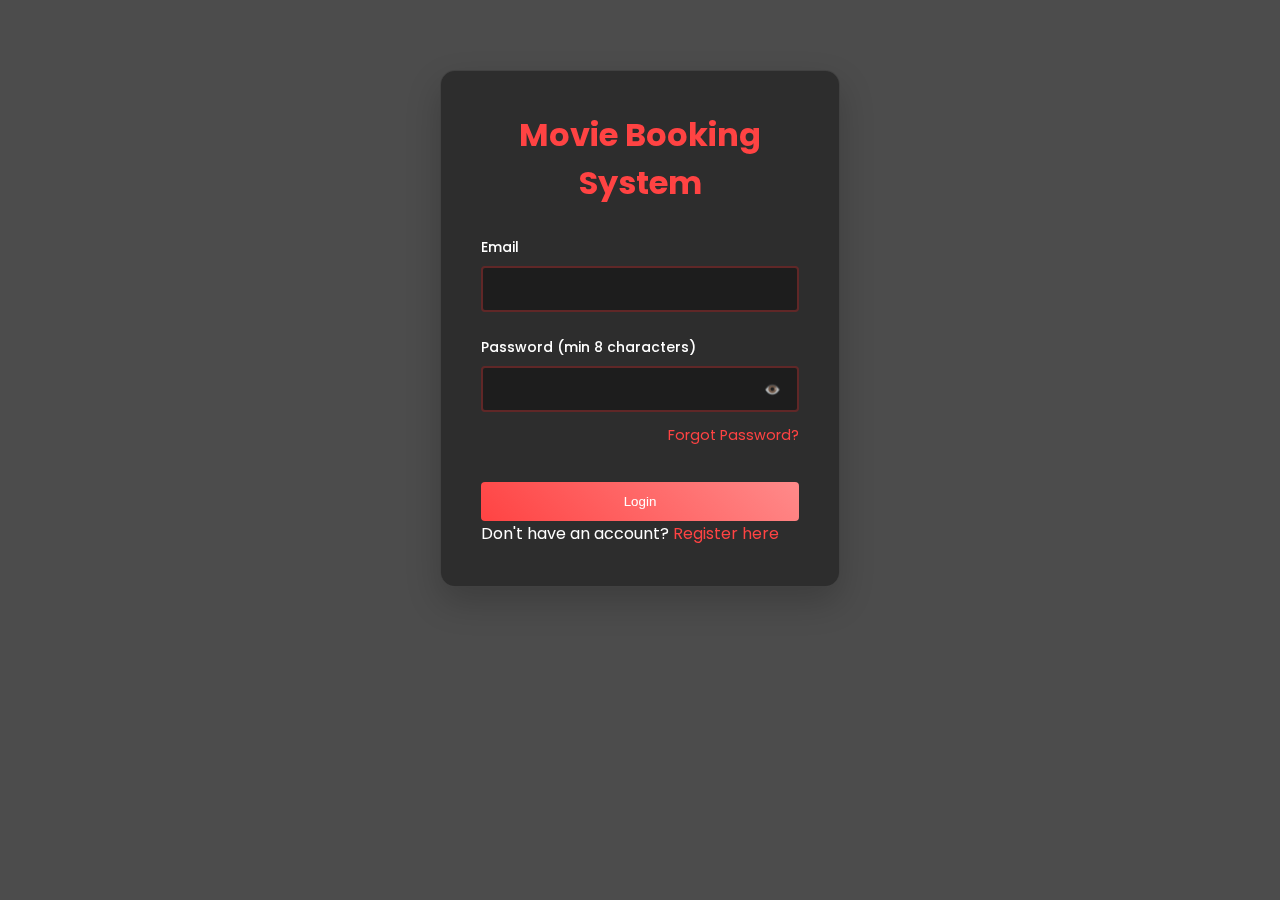
==== index.html @ d2211fdd "crazy kia re" ====
<!DOCTYPE html>
<html lang="en">
<head>
    <meta charset="UTF-8">
    <meta name="viewport" content="width=device-width, initial-scale=1.0">
    <title>Movie Booking System - Login</title>
    <link rel="stylesheet" href="css/style.css">
    <link rel="stylesheet" href="css/login.css">
    <style>
        body {
            background: linear-gradient(rgba(0,0,0,0.7), rgba(0,0,0,0.7)),
                        url('https://assets.nflxext.com/ffe/siteui/vlv3/9c5457b8-9ab0-4a04-9fc1-e608d5670f1a/710d74e0-7158-408e-8d9b-23c219dee5df/IN-en-20210719-popsignuptwoweeks-perspective_alpha_website_small.jpg');
            background-size: cover;
            background-position: center;
            min-height: 100vh;
        }
    </style>
</head>
<body>
    <div class="container">
        <div class="form-container">
            <h1 class="login-title">Movie Booking System</h1>
            <form id="loginForm" onsubmit="return login(event)">
                <div class="form-group">
                    <label for="email">Email</label>
                    <input type="email" id="email" required 
                           pattern="[a-z0-9._%+-]+@[a-z0-9.-]+\.[a-z]{2,}$"
                           oninvalid="this.setCustomValidity('Please enter a valid email address')"
                           onchange="this.setCustomValidity('')"
                           oninput="this.setCustomValidity('')">
                    <span class="validation-message"></span>
                </div>
                <div class="form-group">
                    <label for="password">Password (min 8 characters)</label>
                    <div style="position: relative;">
                        <input type="password" id="password" required 
                               pattern="^(?=.*[a-z])(?=.*[A-Z])(?=.*\d)(?=.*[!@#$%^&*])[A-Za-z\d!@#$%^&*]{8,}$"
                               oninvalid="this.setCustomValidity('Password must contain at least 8 characters, one uppercase letter, one lowercase letter, one number and one special character (!@#$%^&*)')"
                               onchange="this.setCustomValidity('')"
                               oninput="this.setCustomValidity('')">
                        <button type="button" class="password-toggle" onclick="togglePassword('password')">
                            👁️
                        </button>
                    </div>
                    <span class="validation-message"></span>
                </div>
                <div class="forgot-password">
                    <a href="#">Forgot Password?</a>
                </div>
                <button type="submit">Login</button>
            </form>
            <p>Don't have an account? <a href="register.html" class="register-link">Register here</a></p>
        </div>
    </div>
    <script src="js/auth.js"></script>
</body>
</html>
---- css/style.css ----
@import url('https://fonts.googleapis.com/css2?family=Roboto:wght@300;400;500;700&display=swap');

* {
    margin: 0;
    padding: 0;
    box-sizing: border-box;
}

body {
    font-family: 'Poppins', sans-serif;
    background-color: #1a1a1a;
    color: #ffffff;
    min-height: 100vh;
    position: relative;
    overflow-x: hidden;
}

.container {
    max-width: 1200px;
    margin: 0 auto;
    padding: 20px;
}

.form-container {
    background: rgba(43, 43, 43, 0.95);
    padding: 40px;
    border-radius: 15px;
    box-shadow: 0 15px 35px rgba(0, 0, 0, 0.2);
    max-width: 400px;
    margin: 50px auto;
    position: relative;
    overflow: hidden;
}

.form-container::before {
    content: '';
    position: absolute;
    top: 0;
    left: -100%;
    width: 100%;
    height: 100%;
    background: linear-gradient(
        90deg,
        transparent,
        rgba(255, 255, 255, 0.1),
        transparent
    );
    transition: 0.5s;
}

.form-container:hover::before {
    left: 100%;
}

.form-container h1 {
    color: #ff4343;
    margin-bottom: 30px;
    text-align: center;
}

.form-group {
    margin-bottom: 20px;
    position: relative;
}

.form-group label {
    display: block;
    margin-bottom: 5px;
    transform-origin: left;
    transition: all 0.3s ease;
    color: #fff;
}

.form-group input {
    width: 100%;
    padding: 12px;
    background: rgba(26, 26, 26, 0.8);
    border: 2px solid rgba(255, 67, 67, 0.3);
    border-radius: 4px;
    color: #fff;
    transition: all 0.3s ease;
}

.form-group input:focus {
    border-color: #ff4343;
    box-shadow: 0 0 10px rgba(255, 67, 67, 0.3);
}

.form-group input:focus + label {
    transform: translateY(-25px) scale(0.8);
    color: #ff4343;
}

button {
    background: #ff4343;
    color: white;
    border: none;
    padding: 12px 25px;
    font-weight: 500;
    border-radius: 4px;
    cursor: pointer;
    transition: all 0.3s ease;
    width: 100%;
    margin-top: 10px;
}

button:hover {
    background: #ff2424;
    transform: translateY(-2px);
}

button:disabled {
    background: #ccc;
}

button[type="submit"] {
    background: linear-gradient(45deg, #ff4343, #ff8a8a);
    border: none;
    padding: 12px 25px;
    font-weight: 500;
    border-radius: 4px;
    cursor: pointer;
    transition: all 0.3s ease;
    width: 100%;
    margin-top: 20px;
    position: relative;
    overflow: hidden;
}

button[type="submit"]:hover {
    transform: translateY(-2px);
    box-shadow: 0 5px 15px rgba(255, 67, 67, 0.4);
}

button[type="submit"]::after {
    content: '';
    position: absolute;
    top: 0;
    left: 0;
    width: 100%;
    height: 100%;
    background: linear-gradient(45deg, transparent, rgba(255, 255, 255, 0.2), transparent);
    transform: translateX(-100%);
}

button[type="submit"]:hover::after {
    transform: translateX(100%);
    transition: transform 0.6s ease;
}

.form-container a {
    color: #ff4343;
    text-decoration: none;
    transition: all 0.3s ease;
}

.form-container a:hover {
    color: #ff8a8a;
    text-decoration: underline;
}

.navbar {
    background: #2b2b2b;
    color: white;
    padding: 15px 30px;
    display: flex;
    justify-content: space-between;
    align-items: center;
    box-shadow: 0 2px 10px rgba(0,0,0,0.3);
    position: sticky;
    top: 0;
    z-index: 1000;
}

.nav-brand {
    font-size: 24px;
    font-weight: 700;
    color: #ff4343;
}

.movies-grid {
    display: grid;
    grid-template-columns: repeat(auto-fill, minmax(250px, 1fr));
    gap: 30px;
    padding: 30px;
}

.movie-card {
    background: #2b2b2b;
    border-radius: 15px;
    overflow: hidden;
    box-shadow: 0 0 10px rgba(0,0,0,0.1);
    transition: all 0.3s ease;
    position: relative;
}

.movie-card:hover {
    transform: translateY(-5px);
    box-shadow: 0 5px 15px rgba(0,0,0,0.3);
}

.movie-card img {
    width: 100%;
    height: 380px;
    object-fit: cover;
}

.movie-info {
    padding: 20px;
}

.movie-info h3 {
    color: #fff;
    font-size: 18px;
    margin-bottom: 10px;
}

.movie-meta {
    display: flex;
    align-items: center;
    margin-bottom: 15px;
}

.rating {
    background: #ff4343;
    padding: 5px 10px;
    border-radius: 5px;
    margin-right: 10px;
}

.seat-container {
    margin: 30px 0;
}

.screen {
    background: linear-gradient(45deg, #ff4343, #ff8a8a);
    height: 40px;
    border-radius: 5px;
    margin: 50px auto;
    max-width: 600px;
    text-align: center;
    line-height: 30px;
}

.seats-grid {
    display: grid;
    grid-template-columns: repeat(10, 1fr);
    gap: 8px;
    max-width: 600px;
    margin: 0 auto;
}

.seat {
    background: #2b2b2b;
    padding: 8px;
    text-align: center;
    cursor: pointer;
    border-radius: 5px;
    transition: all 0.3s ease;
}

.seat:hover:not(.booked) {
    background: #ff4343;
    transform: scale(1.1);
}

.seat.selected {
    background: #ff4343;
    color: white;
}

.seat.booked {
    background: #444;
    cursor: not-allowed;
}

.show-times {
    margin: 20px 0;
}

.time-slot {
    display: inline-block;
    padding: 10px 20px;
    margin: 5px;
    background: #2b2b2b;
    border: 1px solid #ff4343;
    border-radius: 4px;
    cursor: pointer;
    color: #fff;
    transition: all 0.3s ease;
}

.time-slot:hover {
    background: #ff4343;
    transform: scale(1.05);
}

.time-slot.selected {
    background: #007bff;
    color: white;
}

.booking-container {
    background: #2b2b2b;
    padding: 30px;
    border-radius: 15px;
    margin-top: 30px;
}

.password-toggle {
    position: absolute;
    right: 12px;
    top: 50%;
    transform: translateY(-50%);
    background: none;
    border: none;
    color: rgba(255, 255, 255, 0.7);
    cursor: pointer;
    padding: 0;
    width: 30px;
    height: 30px;
    display: flex;
    align-items: center;
    justify-content: center;
    margin: 0;
    z-index: 2;
}

.password-toggle:hover {
    color: #ff4343;
    transform: translateY(-50%);
}

.form-group {
    position: relative;
}

.form-group input[type="password"] {
    padding-right: 40px;
}
---- css/login.css ----
@import url('https://fonts.googleapis.com/css2?family=Poppins:wght@300;400;500;600&display=swap');

.background-animation {
    position: fixed;
    top: 0;
    left: 0;
    width: 100%;
    height: 100%;
    z-index: -1;
    background: linear-gradient(45deg, #ff4343, #3e0000);
    background-size: 400% 400%;
    animation: gradient 15s ease infinite;
}

.animated-bubbles {
    position: absolute;
    width: 100%;
    height: 100%;
    overflow: hidden;
    z-index: -1;
}

.animated-bubbles li {
    position: absolute;
    display: block;
    list-style: none;
    width: 20px;
    height: 20px;
    background: rgba(255, 255, 255, 0.1);
    animation: animate 25s linear infinite;
    bottom: -150px;
    border-radius: 50%;
}

@keyframes animate {
    0% {
        transform: translateY(0) rotate(0deg);
        opacity: 1;
        border-radius: 0;
    }
    100% {
        transform: translateY(-1000px) rotate(720deg);
        opacity: 0;
        border-radius: 50%;
    }
}

@keyframes gradient {
    0% { background-position: 0% 50%; }
    50% { background-position: 100% 50%; }
    100% { background-position: 0% 50%; }
}

.form-container {
    background: rgba(43, 43, 43, 0.95);
    backdrop-filter: blur(20px);
    border: 1px solid rgba(255, 255, 255, 0.1);
    animation: formAppear 0.5s ease-out;
}

@keyframes formAppear {
    from {
        opacity: 0;
        transform: translateY(20px);
    }
    to {
        opacity: 1;
        transform: translateY(0);
    }
}

.validation-message {
    color: #ff4343;
    font-size: 0.8rem;
    margin-top: 5px;
    display: none;
}

.form-group.error input {
    border-color: #ff4343;
}

.form-group.error .validation-message {
    display: block;
}

.login-title {
    color: #ff4343;
    font-size: 2em;
    margin-bottom: 30px;
    text-align: center;
    font-family: 'Poppins', sans-serif;
}

.forgot-password {
    text-align: right;
    margin-top: -15px;
    margin-bottom: 15px;
}

.forgot-password a {
    color: #ff4343;
    font-size: 0.9em;
}

.form-group {
    position: relative;
    margin-bottom: 25px;
}

.form-group label {
    display: block;
    color: #fff;
    margin-bottom: 8px;
    font-size: 14px;
    font-weight: 500;
}

.form-group input {
    width: 100%;
    background: rgba(26, 26, 26, 0.8);
    border: 2px solid rgba(255, 67, 67, 0.3);
    border-radius: 4px;
    padding: 12px;
    color: #fff;
    font-size: 16px;
    transition: all 0.3s;
}

.form-group input:focus {
    border-color: #ff4343;
    box-shadow: 0 0 10px rgba(255, 67, 67, 0.2);
}

.validation-feedback {
    position: absolute;
    right: 10px;
    top: 50%;
    transform: translateY(-50%);
    color: #ff4343;
    display: none;
}

.form-group.valid .validation-feedback {
    display: block;
    color: #4CAF50;
}

.register-link {
    color: #ff4343;
    text-decoration: none;
    transition: all 0.3s;
}

.register-link:hover {
    color: #ff8a8a;
    text-decoration: underline;
}
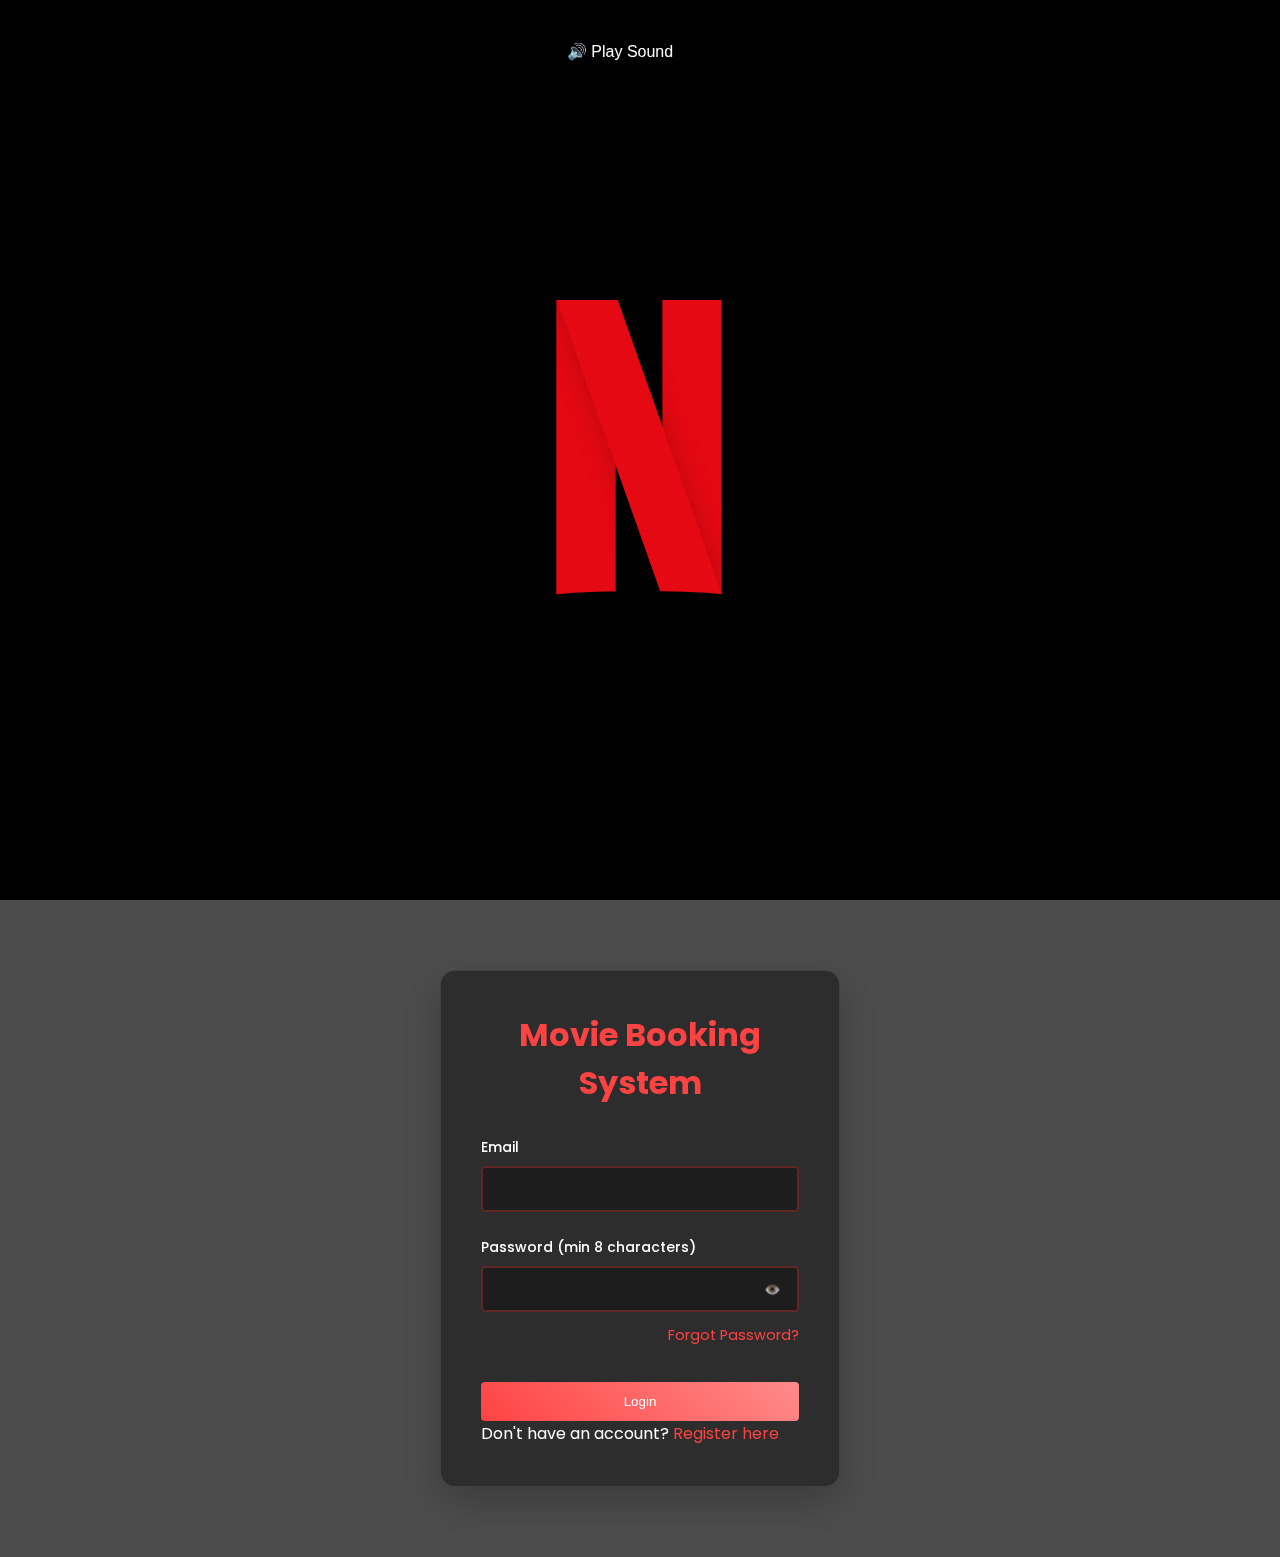
==== commit a3a531ef: "netflix mi amor" ====
--- a/index.html
+++ b/index.html
@@ -6,6 +6,7 @@
     <title>Movie Booking System - Login</title>
     <link rel="stylesheet" href="css/style.css">
     <link rel="stylesheet" href="css/login.css">
+    <link rel="stylesheet" href="css/splash.css">
     <style>
         body {
             background: linear-gradient(rgba(0,0,0,0.7), rgba(0,0,0,0.7)),
@@ -17,6 +18,180 @@
     </style>
 </head>
 <body>
+    <div id="container">
+        <netflixintro letter="N">
+          <div class="helper-1">
+            <div class="effect-brush">
+              <span class="fur-31"></span>
+              <span class="fur-30"></span>
+              <span class="fur-29"></span>
+              <span class="fur-28"></span>
+              <span class="fur-27"></span>
+              <span class="fur-26"></span>
+              <span class="fur-25"></span>
+              <span class="fur-24"></span>
+              <span class="fur-23"></span>
+              <span class="fur-22"></span>
+              <span class="fur-21"></span>
+              <span class="fur-20"></span>
+              <span class="fur-19"></span>
+              <span class="fur-18"></span>
+              <span class="fur-17"></span>
+              <span class="fur-16"></span>
+              <span class="fur-15"></span>
+              <span class="fur-14"></span>
+              <span class="fur-13"></span>
+              <span class="fur-12"></span>
+              <span class="fur-11"></span>
+              <span class="fur-10"></span>
+              <span class="fur-9"></span>
+              <span class="fur-8"></span>
+              <span class="fur-7"></span>
+              <span class="fur-6"></span>
+              <span class="fur-5"></span>
+              <span class="fur-4"></span>
+              <span class="fur-3"></span>
+              <span class="fur-2"></span>
+              <span class="fur-1"></span>
+            </div>
+            <div class="effect-lumieres">
+              <span class="lamp-1"></span>
+              <span class="lamp-2"></span>
+              <span class="lamp-3"></span>
+              <span class="lamp-4"></span>
+              <span class="lamp-5"></span>
+              <span class="lamp-6"></span>
+              <span class="lamp-7"></span>
+              <span class="lamp-8"></span>
+              <span class="lamp-9"></span>
+              <span class="lamp-10"></span>
+              <span class="lamp-11"></span>
+              <span class="lamp-12"></span>
+              <span class="lamp-13"></span>
+              <span class="lamp-14"></span>
+              <span class="lamp-15"></span>
+              <span class="lamp-16"></span>
+              <span class="lamp-17"></span>
+              <span class="lamp-18"></span>
+              <span class="lamp-19"></span>
+              <span class="lamp-20"></span>
+              <span class="lamp-21"></span>
+              <span class="lamp-22"></span>
+              <span class="lamp-23"></span>
+              <span class="lamp-24"></span>
+              <span class="lamp-25"></span>
+              <span class="lamp-26"></span>
+              <span class="lamp-27"></span>
+              <span class="lamp-28"></span>
+            </div>
+          </div>
+          <div class="helper-2">
+            <div class="effect-brush">
+              <span class="fur-31"></span>
+              <span class="fur-30"></span>
+              <span class="fur-29"></span>
+              <span class="fur-28"></span>
+              <span class="fur-27"></span>
+              <span class="fur-26"></span>
+              <span class="fur-25"></span>
+              <span class="fur-24"></span>
+              <span class="fur-23"></span>
+              <span class="fur-22"></span>
+              <span class="fur-21"></span>
+              <span class="fur-20"></span>
+              <span class="fur-19"></span>
+              <span class="fur-18"></span>
+              <span class="fur-17"></span>
+              <span class="fur-16"></span>
+              <span class="fur-15"></span>
+              <span class="fur-14"></span>
+              <span class="fur-13"></span>
+              <span class="fur-12"></span>
+              <span class="fur-11"></span>
+              <span class="fur-10"></span>
+              <span class="fur-9"></span>
+              <span class="fur-8"></span>
+              <span class="fur-7"></span>
+              <span class="fur-6"></span>
+              <span class="fur-5"></span>
+              <span class="fur-4"></span>
+              <span class="fur-3"></span>
+              <span class="fur-2"></span>
+              <span class="fur-1"></span>
+            </div>
+          </div>
+          <div class="helper-3">
+            <div class="effect-brush">
+              <span class="fur-31"></span>
+              <span class="fur-30"></span>
+              <span class="fur-29"></span>
+              <span class="fur-28"></span>
+              <span class="fur-27"></span>
+              <span class="fur-26"></span>
+              <span class="fur-25"></span>
+              <span class="fur-24"></span>
+              <span class="fur-23"></span>
+              <span class="fur-22"></span>
+              <span class="fur-21"></span>
+              <span class="fur-20"></span>
+              <span class="fur-19"></span>
+              <span class="fur-18"></span>
+              <span class="fur-17"></span>
+              <span class="fur-16"></span>
+              <span class="fur-15"></span>
+              <span class="fur-14"></span>
+              <span class="fur-13"></span>
+              <span class="fur-12"></span>
+              <span class="fur-11"></span>
+              <span class="fur-10"></span>
+              <span class="fur-9"></span>
+              <span class="fur-8"></span>
+              <span class="fur-7"></span>
+              <span class="fur-6"></span>
+              <span class="fur-5"></span>
+              <span class="fur-4"></span>
+              <span class="fur-3"></span>
+              <span class="fur-2"></span>
+              <span class="fur-1"></span>
+            </div>
+          </div>
+          <div class="helper-4">
+            <div class="effect-brush">
+              <span class="fur-31"></span>
+              <span class="fur-30"></span>
+              <span class="fur-29"></span>
+              <span class="fur-28"></span>
+              <span class="fur-27"></span>
+              <span class="fur-26"></span>
+              <span class="fur-25"></span>
+              <span class="fur-24"></span>
+              <span class="fur-23"></span>
+              <span class="fur-22"></span>
+              <span class="fur-21"></span>
+              <span class="fur-20"></span>
+              <span class="fur-19"></span>
+              <span class="fur-18"></span>
+              <span class="fur-17"></span>
+              <span class="fur-16"></span>
+              <span class="fur-15"></span>
+              <span class="fur-14"></span>
+              <span class="fur-13"></span>
+              <span class="fur-12"></span>
+              <span class="fur-11"></span>
+              <span class="fur-10"></span>
+              <span class="fur-9"></span>
+              <span class="fur-8"></span>
+              <span class="fur-7"></span>
+              <span class="fur-6"></span>
+              <span class="fur-5"></span>
+              <span class="fur-4"></span>
+              <span class="fur-3"></span>
+              <span class="fur-2"></span>
+              <span class="fur-1"></span>
+            </div>
+          </div>
+        </netflixintro>
+      </div>
     <div class="container">
         <div class="form-container">
             <h1 class="login-title">Movie Booking System</h1>
@@ -52,6 +227,7 @@
             <p>Don't have an account? <a href="register.html" class="register-link">Register here</a></p>
         </div>
     </div>
+    <script src="js/splash.js"></script>
     <script src="js/auth.js"></script>
 </body>
 </html>
--- a/css/splash.css
+++ b/css/splash.css
@@ -0,0 +1,999 @@
+html,
+body {
+  margin: 0;
+  padding: 0;
+  width: 100%;
+  height: 100%;
+}
+
+#container {
+  display: flex;
+  flex-direction: column;
+  justify-content: center;
+  align-items: center;
+  width: 100%;
+  height: 100%;
+  background-color: #000000;
+  overflow: hidden;
+}
+#container netflixintro {
+  display: block;
+  position: relative;
+  width: 300px;
+  height: 300px;
+  overflow: hidden;
+  animation-name: zoom-in;
+  animation-delay: 0.5s;
+  animation-duration: 3.5s;
+  animation-timing-function: ease-in;
+  animation-fill-mode: forwards;
+  background-size: 4000px;
+  background-position: -1950px 0;
+}
+#container netflixintro::before {
+  content: "";
+  position: absolute;
+  display: block;
+  background-color: #000000;
+  width: 150%;
+  height: 30%;
+  left: -25%;
+  bottom: -27%;
+  border-radius: 50%;
+  z-index: 5;
+  transform-origin: left center;
+  background-size: 4000px;
+  background-position: -1950px 0;
+}
+#container netflixintro[letter=N] {
+  transform-origin: 30% center;
+}
+#container netflixintro[letter=N] .helper-1 {
+  width: 19.5%;
+  height: 100%;
+  background-color: rgba(228, 9, 19, 0.5);
+  left: 22.4%;
+  top: 0;
+  transform: rotate(180deg);
+  animation-name: fading-lumieres-box;
+  animation-duration: 2s;
+  animation-delay: 0.6s;
+  animation-fill-mode: forwards;
+}
+#container netflixintro[letter=N] .helper-1 .effect-brush {
+  animation-name: brush-moving;
+  animation-duration: 2.5s;
+  animation-fill-mode: forwards;
+  animation-delay: 1.2s;
+}
+#container netflixintro[letter=N] .helper-1 .effect-brush [class*=fur-] {
+  bottom: 0;
+  height: 40%;
+}
+#container netflixintro[letter=N] .helper-3 {
+  width: 19%;
+  height: 150%;
+  left: 40.5%;
+  top: -25%;
+  transform: rotate(-19.5deg);
+  box-shadow: 0px 0px 35px -12px rgba(0, 0, 0, 0.4);
+  overflow: hidden;
+}
+#container netflixintro[letter=N] .helper-3 .effect-brush {
+  animation-name: brush-moving;
+  animation-duration: 2s;
+  animation-fill-mode: forwards;
+  animation-delay: 0.8s;
+}
+#container netflixintro[letter=N] .helper-2 {
+  width: 19.5%;
+  height: 100%;
+  left: 57.8%;
+  top: 0;
+  transform: rotate(180deg);
+  overflow: hidden;
+}
+#container netflixintro[letter=N] .helper-2 .effect-brush {
+  animation-name: brush-moving;
+  animation-duration: 2s;
+  animation-fill-mode: forwards;
+  animation-delay: 0.5s;
+}
+#container netflixintro[letter=E] {
+  transform-origin: 30% center;
+}
+#container netflixintro[letter=E] .helper-1 {
+  width: 19.5%;
+  height: 100%;
+  background-color: rgba(228, 9, 19, 0.5);
+  left: 22%;
+  top: 0;
+  transform: rotate(180deg);
+  animation-name: fading-lumieres-box;
+  animation-duration: 2s;
+  animation-delay: 0.6s;
+  animation-fill-mode: forwards;
+}
+#container netflixintro[letter=E] .helper-1 .effect-brush {
+  animation-name: brush-moving;
+  animation-duration: 2.5s;
+  animation-fill-mode: forwards;
+  animation-delay: 1.2s;
+}
+#container netflixintro[letter=E] .helper-1 .effect-brush [class*=fur-] {
+  bottom: 0;
+  height: 40%;
+}
+#container netflixintro[letter=E] .helper-2 {
+  width: 17.5%;
+  height: 50%;
+  left: 38%;
+  top: -49px;
+  transform: rotate(270deg);
+  overflow: hidden;
+}
+#container netflixintro[letter=E] .helper-2 .effect-brush {
+  animation-name: brush-moving;
+  animation-duration: 2s;
+  animation-fill-mode: forwards;
+  animation-delay: 0.8s;
+}
+#container netflixintro[letter=E] .helper-3 {
+  width: 17%;
+  height: 39%;
+  left: 33%;
+  top: 29%;
+  transform: rotate(-90deg);
+  box-shadow: 0px 0px 35px -12px rgba(0, 0, 0, 0.4);
+  overflow: hidden;
+  animation-name: fading-out;
+  animation-duration: 2s;
+  animation-fill-mode: forwards;
+  animation-delay: 1s;
+}
+#container netflixintro[letter=E] .helper-3 .effect-brush {
+  animation-name: brush-moving;
+  animation-duration: 2s;
+  animation-fill-mode: forwards;
+  animation-delay: 0.6s;
+}
+#container netflixintro[letter=E] .helper-4 {
+  width: 17.5%;
+  height: 50%;
+  left: 38%;
+  top: 196px;
+  transform: rotate(270deg);
+  overflow: hidden;
+}
+#container netflixintro[letter=E] .helper-4 .effect-brush {
+  animation-name: brush-moving;
+  animation-duration: 2s;
+  animation-fill-mode: forwards;
+  animation-delay: 0.4s;
+  animation-delay: 0.5s;
+}
+#container netflixintro[letter=T] {
+  transform-origin: center center;
+}
+#container netflixintro[letter=T] .helper-1 {
+  width: 19.5%;
+  height: 100%;
+  background-color: rgba(228, 9, 19, 0.5);
+  left: 38%;
+  top: 0;
+  transform: rotate(180deg);
+  animation-name: fading-lumieres-box;
+  animation-duration: 2s;
+  animation-delay: 0.6s;
+  animation-fill-mode: forwards;
+}
+#container netflixintro[letter=T] .helper-1 .effect-brush {
+  animation-name: brush-moving;
+  animation-duration: 2.5s;
+  animation-fill-mode: forwards;
+  animation-delay: 1s;
+}
+#container netflixintro[letter=T] .helper-1 .effect-brush [class*=fur-] {
+  bottom: 0;
+  height: 40%;
+}
+#container netflixintro[letter=T] .helper-2 {
+  width: 17.5%;
+  height: 54%;
+  left: 39%;
+  top: -55px;
+  transform: rotate(270deg);
+  overflow: hidden;
+}
+#container netflixintro[letter=T] .helper-2 .effect-brush {
+  animation-name: brush-moving;
+  animation-duration: 2s;
+  animation-fill-mode: forwards;
+  animation-delay: 0.5s;
+}
+#container netflixintro[letter=F] {
+  transform-origin: 30% center;
+}
+#container netflixintro[letter=F] .helper-1 {
+  width: 19.5%;
+  height: 100%;
+  background-color: rgba(228, 9, 19, 0.5);
+  left: 22%;
+  top: 0;
+  transform: rotate(180deg);
+  animation-name: fading-lumieres-box;
+  animation-duration: 2s;
+  animation-delay: 0.6s;
+  animation-fill-mode: forwards;
+}
+#container netflixintro[letter=F] .helper-1 .effect-brush {
+  animation-name: brush-moving;
+  animation-duration: 2.5s;
+  animation-fill-mode: forwards;
+  animation-delay: 1.2s;
+}
+#container netflixintro[letter=F] .helper-1 .effect-brush [class*=fur-] {
+  bottom: 0;
+  height: 40%;
+}
+#container netflixintro[letter=F] .helper-2 {
+  width: 17.5%;
+  height: 50%;
+  left: 38%;
+  top: -49px;
+  transform: rotate(270deg);
+  overflow: hidden;
+}
+#container netflixintro[letter=F] .helper-2 .effect-brush {
+  animation-name: brush-moving;
+  animation-duration: 2s;
+  animation-fill-mode: forwards;
+  animation-delay: 0.7s;
+}
+#container netflixintro[letter=F] .helper-3 {
+  width: 17%;
+  height: 39%;
+  left: 33%;
+  top: 29%;
+  transform: rotate(-90deg);
+  box-shadow: 0px 0px 35px -12px rgba(0, 0, 0, 0.4);
+  overflow: hidden;
+  animation-name: fading-out;
+  animation-duration: 2s;
+  animation-fill-mode: forwards;
+  animation-delay: 1s;
+}
+#container netflixintro[letter=F] .helper-3 .effect-brush {
+  animation-name: brush-moving;
+  animation-duration: 2s;
+  animation-fill-mode: forwards;
+  animation-delay: 0.5s;
+}
+#container netflixintro[letter=L] {
+  transform-origin: 30% center;
+}
+#container netflixintro[letter=L] .helper-1 {
+  width: 19.5%;
+  height: 100%;
+  background-color: rgba(228, 9, 19, 0.5);
+  left: 22%;
+  top: 0;
+  transform: rotate(180deg);
+  animation-name: fading-lumieres-box;
+  animation-duration: 2s;
+  animation-delay: 0.6s;
+  animation-fill-mode: forwards;
+}
+#container netflixintro[letter=L] .helper-1 .effect-brush {
+  animation-name: brush-moving;
+  animation-duration: 2.5s;
+  animation-fill-mode: forwards;
+  animation-delay: 0.8s;
+}
+#container netflixintro[letter=L] .helper-1 .effect-brush [class*=fur-] {
+  bottom: 0;
+  height: 40%;
+}
+#container netflixintro[letter=L] .helper-2 {
+  width: 17.5%;
+  height: 50%;
+  left: 38%;
+  top: 196px;
+  transform: rotate(270deg);
+  overflow: hidden;
+}
+#container netflixintro[letter=L] .helper-2 .effect-brush {
+  animation-name: brush-moving;
+  animation-duration: 2s;
+  animation-fill-mode: forwards;
+  animation-delay: 0.4s;
+}
+#container netflixintro[letter=I] {
+  transform-origin: center center;
+}
+#container netflixintro[letter=I] .helper-1 {
+  width: 19.5%;
+  height: 100%;
+  background-color: rgba(228, 9, 19, 0.5);
+  left: 38%;
+  top: 0;
+  transform: rotate(180deg);
+  animation-name: fading-lumieres-box;
+  animation-duration: 2s;
+  animation-delay: 0.6s;
+  animation-fill-mode: forwards;
+}
+#container netflixintro[letter=I] .helper-1 .effect-brush {
+  animation-name: brush-moving;
+  animation-duration: 2.5s;
+  animation-fill-mode: forwards;
+  animation-delay: 1s;
+}
+#container netflixintro[letter=I] .helper-1 .effect-brush [class*=fur-] {
+  bottom: 0;
+  height: 40%;
+}
+#container netflixintro[letter=X] {
+  transform-origin: center center;
+}
+#container netflixintro[letter=X] .helper-1 {
+  width: 19%;
+  height: 150%;
+  left: 40.5%;
+  top: -25%;
+  transform: rotate(-19.5deg);
+  animation-name: fading-lumieres-box;
+  animation-duration: 2s;
+  animation-delay: 0.6s;
+  animation-fill-mode: forwards;
+}
+#container netflixintro[letter=X] .helper-1 .effect-brush {
+  animation-name: brush-moving;
+  animation-duration: 2.5s;
+  animation-fill-mode: forwards;
+  animation-delay: 1.2s;
+}
+#container netflixintro[letter=X] .helper-1 .effect-brush [class*=fur-] {
+  bottom: 0;
+  height: 40%;
+}
+#container netflixintro[letter=X] .helper-2 {
+  width: 19%;
+  height: 150%;
+  left: 40.5%;
+  top: -25%;
+  transform: rotate(19.5deg);
+  overflow: hidden;
+}
+#container netflixintro[letter=X] .helper-2 .effect-brush {
+  animation-name: brush-moving;
+  animation-duration: 2s;
+  animation-fill-mode: forwards;
+  animation-delay: 0.5s;
+}
+#container netflixintro [class*=helper-] {
+  position: absolute;
+}
+#container netflixintro [class*=helper-] .effect-brush {
+  position: absolute;
+  width: 100%;
+  height: 300%;
+  top: 0;
+  overflow: hidden;
+}
+#container netflixintro [class*=helper-] .effect-brush::before {
+  display: block;
+  content: "";
+  position: absolute;
+  background-color: #e40913;
+  width: 100%;
+  height: 70%;
+  box-shadow: 0px 0px 29px 24px #e40913;
+}
+#container netflixintro [class*=helper-] .effect-brush [class*=fur-] {
+  display: block;
+  position: absolute;
+  bottom: 10%;
+  height: 30%;
+}
+#container netflixintro [class*=helper-] .effect-brush .fur-1 {
+  left: 0%;
+  width: 3.8%;
+  background: linear-gradient(to bottom, #e40913 0%, #e40913 15%, rgba(0, 0, 0, 0) 81%, rgba(0, 0, 0, 0) 100%);
+}
+#container netflixintro [class*=helper-] .effect-brush .fur-2 {
+  left: 3.8%;
+  width: 2.8%;
+  background: linear-gradient(to bottom, #e40913 0%, #e40913 10%, rgba(0, 0, 0, 0) 62%, rgba(0, 0, 0, 0) 100%);
+}
+#container netflixintro [class*=helper-] .effect-brush .fur-3 {
+  left: 6.6%;
+  width: 4.8%;
+  background: linear-gradient(to bottom, #e40913 0%, #e40913 37%, rgba(0, 0, 0, 0) 100%);
+}
+#container netflixintro [class*=helper-] .effect-brush .fur-4 {
+  left: 11.4%;
+  width: 4%;
+  background: linear-gradient(to bottom, #e40913 0%, #e40913 23%, rgba(0, 0, 0, 0) 100%);
+}
+#container netflixintro [class*=helper-] .effect-brush .fur-5 {
+  left: 15.4%;
+  width: 4%;
+  background: linear-gradient(to bottom, #e40913 0%, #e40913 15%, rgba(0, 0, 0, 0) 86%, rgba(0, 0, 0, 0) 100%);
+}
+#container netflixintro [class*=helper-] .effect-brush .fur-6 {
+  left: 19.4%;
+  width: 2.5%;
+  background: linear-gradient(to bottom, #e40913 0%, #e40913 27%, rgba(0, 0, 0, 0) 89%, rgba(0, 0, 0, 0) 100%);
+}
+#container netflixintro [class*=helper-] .effect-brush .fur-7 {
+  left: 21.9%;
+  width: 4%;
+  background: linear-gradient(to bottom, #e40913 0%, #e40913 20%, rgba(0, 0, 0, 0) 100%);
+}
+#container netflixintro [class*=helper-] .effect-brush .fur-8 {
+  left: 25.9%;
+  width: 2%;
+  background: linear-gradient(to bottom, #e40913 0%, #e40913 30%, rgba(0, 0, 0, 0) 100%);
+}
+#container netflixintro [class*=helper-] .effect-brush .fur-9 {
+  left: 27.9%;
+  width: 4%;
+  background: linear-gradient(to bottom, #e40913 0%, #e40913 35%, rgba(0, 0, 0, 0) 95%, rgba(0, 0, 0, 0) 100%);
+}
+#container netflixintro [class*=helper-] .effect-brush .fur-10 {
+  left: 31.9%;
+  width: 3.5%;
+  background: linear-gradient(to bottom, #e40913 0%, #e40913 39%, rgba(0, 0, 0, 0) 95%, rgba(0, 0, 0, 0) 100%);
+}
+#container netflixintro [class*=helper-] .effect-brush .fur-11 {
+  left: 35.4%;
+  width: 2%;
+  background: linear-gradient(to bottom, #e40913 0%, #e40913 34%, rgba(0, 0, 0, 0) 95%, rgba(0, 0, 0, 0) 100%);
+}
+#container netflixintro [class*=helper-] .effect-brush .fur-12 {
+  left: 37.4%;
+  width: 2.6%;
+  background: linear-gradient(to bottom, #e40913 0%, #e40913 22%, rgba(0, 0, 0, 0) 95%, rgba(0, 0, 0, 0) 100%);
+}
+#container netflixintro [class*=helper-] .effect-brush .fur-13 {
+  left: 40%;
+  width: 6%;
+  background: linear-gradient(to bottom, #e40913 0%, #e40913 47%, rgba(0, 0, 0, 0) 100%);
+}
+#container netflixintro [class*=helper-] .effect-brush .fur-14 {
+  left: 46%;
+  width: 2%;
+  background: linear-gradient(to bottom, #e40913 0%, #e40913 36%, rgba(0, 0, 0, 0) 100%);
+}
+#container netflixintro [class*=helper-] .effect-brush .fur-15 {
+  left: 48%;
+  width: 5.5%;
+  background: linear-gradient(to bottom, #e40913 0%, #e40913 29%, rgba(0, 0, 0, 0) 100%);
+}
+#container netflixintro [class*=helper-] .effect-brush .fur-16 {
+  left: 53.5%;
+  width: 3%;
+  background: linear-gradient(to bottom, #e40913 0%, #e40913 39%, rgba(0, 0, 0, 0) 95%, rgba(0, 0, 0, 0) 100%);
+}
+#container netflixintro [class*=helper-] .effect-brush .fur-17 {
+  left: 56.5%;
+  width: 4.1%;
+  background: linear-gradient(to bottom, #e40913 0%, #e40913 45%, rgba(0, 0, 0, 0) 100%);
+}
+#container netflixintro [class*=helper-] .effect-brush .fur-18 {
+  left: 60.6%;
+  width: 2.4%;
+  background: linear-gradient(to bottom, #e40913 0%, #e40913 34%, rgba(0, 0, 0, 0) 100%);
+}
+#container netflixintro [class*=helper-] .effect-brush .fur-19 {
+  left: 63%;
+  width: 4%;
+  background: linear-gradient(to bottom, #e40913 0%, #e40913 47%, rgba(0, 0, 0, 0) 100%);
+}
+#container netflixintro [class*=helper-] .effect-brush .fur-20 {
+  left: 67%;
+  width: 1.5%;
+  background: linear-gradient(to bottom, #e40913 0%, #e40913 27%, rgba(0, 0, 0, 0) 95%, rgba(0, 0, 0, 0) 100%);
+}
+#container netflixintro [class*=helper-] .effect-brush .fur-21 {
+  left: 68.5%;
+  width: 2.8%;
+  background: linear-gradient(to bottom, #e40913 0%, #e40913 37%, rgba(0, 0, 0, 0) 100%);
+}
+#container netflixintro [class*=helper-] .effect-brush .fur-22 {
+  left: 71.3%;
+  width: 2.3%;
+  background: linear-gradient(to bottom, #e40913 0%, #e40913 9%, rgba(0, 0, 0, 0) 100%);
+}
+#container netflixintro [class*=helper-] .effect-brush .fur-23 {
+  left: 73.6%;
+  width: 2.2%;
+  background: linear-gradient(to bottom, #e40913 0%, #e40913 28%, rgba(0, 0, 0, 0) 92%, rgba(0, 0, 0, 0) 100%);
+}
+#container netflixintro [class*=helper-] .effect-brush .fur-24 {
+  left: 75.8%;
+  width: 1%;
+  background: linear-gradient(to bottom, #e40913 0%, #e40913 37%, rgba(0, 0, 0, 0) 100%);
+}
+#container netflixintro [class*=helper-] .effect-brush .fur-25 {
+  left: 76.8%;
+  width: 2.1%;
+  background: linear-gradient(to bottom, #e40913 0%, #e40913 28%, rgba(0, 0, 0, 0) 100%);
+}
+#container netflixintro [class*=helper-] .effect-brush .fur-26 {
+  left: 78.9%;
+  width: 4.1%;
+  background: linear-gradient(to bottom, #e40913 0%, #e40913 34%, rgba(0, 0, 0, 0) 100%);
+}
+#container netflixintro [class*=helper-] .effect-brush .fur-27 {
+  left: 83%;
+  width: 2.5%;
+  background: linear-gradient(to bottom, #e40913 0%, #e40913 21%, rgba(0, 0, 0, 0) 100%);
+}
+#container netflixintro [class*=helper-] .effect-brush .fur-28 {
+  left: 85.5%;
+  width: 4.5%;
+  background: linear-gradient(to bottom, #e40913 0%, #e40913 39%, rgba(0, 0, 0, 0) 100%);
+}
+#container netflixintro [class*=helper-] .effect-brush .fur-29 {
+  left: 90%;
+  width: 2.8%;
+  background: linear-gradient(to bottom, #e40913 0%, #e40913 30%, rgba(0, 0, 0, 0) 100%);
+}
+#container netflixintro [class*=helper-] .effect-brush .fur-30 {
+  left: 92.8%;
+  width: 3.5%;
+  background: linear-gradient(to bottom, #e40913 0%, #e40913 19%, rgba(0, 0, 0, 0) 100%);
+}
+#container netflixintro [class*=helper-] .effect-brush .fur-31 {
+  left: 96.3%;
+  width: 3.7%;
+  background: linear-gradient(to bottom, #e40913 0%, #e40913 37%, rgba(0, 0, 0, 0) 100%);
+}
+#container netflixintro [class*=helper-] .effect-lumieres {
+  position: absolute;
+  width: 100%;
+  height: 100%;
+  opacity: 0;
+  animation-name: showing-lumieres;
+  animation-duration: 2s;
+  animation-delay: 1.6s;
+  animation-fill-mode: forwards;
+}
+#container netflixintro [class*=helper-] .effect-lumieres [class*=lamp-] {
+  position: absolute;
+  display: block;
+  height: 100%;
+  box-shadow: 0px 0px 10px 0px rgba(228, 9, 19, 0.75);
+  background: var(--color);
+}
+#container netflixintro [class*=helper-] .effect-lumieres [class*=lamp-]::before {
+  position: absolute;
+  content: " ";
+  display: block;
+  width: 100%;
+  height: 100%;
+  background: var(--color);
+  box-shadow: 0px 0px 10px 0px rgba(228, 9, 19, 0.75);
+}
+#container netflixintro [class*=helper-] .effect-lumieres .lamp-1 {
+  --color: #ff0100;
+  z-index: 6;
+  left: 0.7%;
+  width: 1%;
+  animation-delay: 1.39s;
+}
+#container netflixintro [class*=helper-] .effect-lumieres .lamp-1::before {
+  left: 200%;
+  animation-delay: 0.69s;
+}
+#container netflixintro [class*=helper-] .effect-lumieres .lamp-2 {
+  --color: #ffde01;
+  left: 2.2%;
+  width: 1.4%;
+  animation-delay: 1.05s;
+}
+#container netflixintro [class*=helper-] .effect-lumieres .lamp-2::before {
+  left: 7%;
+  animation-delay: 0.69s;
+}
+#container netflixintro [class*=helper-] .effect-lumieres .lamp-3 {
+  --color: #ff00cc;
+  left: 5.8%;
+  width: 2.1%;
+  animation-delay: 1.3s;
+}
+#container netflixintro [class*=helper-] .effect-lumieres .lamp-3::before {
+  left: 92%;
+  animation-delay: 0.67s;
+}
+#container netflixintro [class*=helper-] .effect-lumieres .lamp-4 {
+  --color: #04fd8f;
+  left: 10.1%;
+  width: 2%;
+  animation-delay: 1.98s;
+}
+#container netflixintro [class*=helper-] .effect-lumieres .lamp-4::before {
+  left: 94%;
+  animation-delay: 0.53s;
+}
+#container netflixintro [class*=helper-] .effect-lumieres .lamp-5 {
+  --color: #ff0100;
+  left: 12.9%;
+  width: 1.4%;
+  animation-delay: 0.11s;
+}
+#container netflixintro [class*=helper-] .effect-lumieres .lamp-5::before {
+  left: 194%;
+  animation-delay: 0.22s;
+}
+#container netflixintro [class*=helper-] .effect-lumieres .lamp-6 {
+  --color: #ff9600;
+  left: 15.3%;
+  width: 2.8%;
+  animation-delay: 1.88s;
+}
+#container netflixintro [class*=helper-] .effect-lumieres .lamp-6::before {
+  left: 150%;
+  animation-delay: 0.69s;
+}
+#container netflixintro [class*=helper-] .effect-lumieres .lamp-7 {
+  --color: #0084ff;
+  left: 21.2%;
+  width: 2.5%;
+  animation-delay: 0.72s;
+}
+#container netflixintro [class*=helper-] .effect-lumieres .lamp-7::before {
+  left: 48%;
+  animation-delay: 0.52s;
+}
+#container netflixintro [class*=helper-] .effect-lumieres .lamp-8 {
+  --color: #f84006;
+  left: 25%;
+  width: 2.5%;
+  animation-delay: 0.11s;
+}
+#container netflixintro [class*=helper-] .effect-lumieres .lamp-8::before {
+  left: 194%;
+  animation-delay: 1.31s;
+}
+#container netflixintro [class*=helper-] .effect-lumieres .lamp-9 {
+  --color: #ffc601;
+  left: 30.5%;
+  width: 3%;
+  animation-delay: 1.08s;
+}
+#container netflixintro [class*=helper-] .effect-lumieres .lamp-9::before {
+  left: 52%;
+  animation-delay: 0.62s;
+}
+#container netflixintro [class*=helper-] .effect-lumieres .lamp-10 {
+  --color: #ff4800;
+  left: 36.3%;
+  width: 3%;
+  animation-delay: 1.01s;
+}
+#container netflixintro [class*=helper-] .effect-lumieres .lamp-10::before {
+  left: 195%;
+  animation-delay: 1.74s;
+}
+#container netflixintro [class*=helper-] .effect-lumieres .lamp-11 {
+  --color: #fd0100;
+  left: 41%;
+  width: 2.2%;
+  animation-delay: 1.67s;
+}
+#container netflixintro [class*=helper-] .effect-lumieres .lamp-11::before {
+  left: 14%;
+  animation-delay: 0.97s;
+}
+#container netflixintro [class*=helper-] .effect-lumieres .lamp-12 {
+  --color: #01ffff;
+  left: 44.2%;
+  width: 2.6%;
+  animation-delay: 1.65s;
+}
+#container netflixintro [class*=helper-] .effect-lumieres .lamp-12::before {
+  left: 103%;
+  animation-delay: 0.32s;
+}
+#container netflixintro [class*=helper-] .effect-lumieres .lamp-13 {
+  --color: #ffc601;
+  left: 51.7%;
+  width: 0.5%;
+  animation-delay: 0.75s;
+}
+#container netflixintro [class*=helper-] .effect-lumieres .lamp-13::before {
+  left: 78%;
+  animation-delay: 0.01s;
+}
+#container netflixintro [class*=helper-] .effect-lumieres .lamp-14 {
+  --color: #ffc601;
+  left: 52.1%;
+  width: 1.8%;
+  animation-delay: 1.9s;
+}
+#container netflixintro [class*=helper-] .effect-lumieres .lamp-14::before {
+  left: 47%;
+  animation-delay: 0.32s;
+}
+#container netflixintro [class*=helper-] .effect-lumieres .lamp-15 {
+  --color: #0078fe;
+  left: 53.8%;
+  width: 2.3%;
+  animation-delay: 1.66s;
+}
+#container netflixintro [class*=helper-] .effect-lumieres .lamp-15::before {
+  left: 56%;
+  animation-delay: 1.33s;
+}
+#container netflixintro [class*=helper-] .effect-lumieres .lamp-16 {
+  --color: #0080ff;
+  left: 57.2%;
+  width: 2%;
+  animation-delay: 1.8s;
+}
+#container netflixintro [class*=helper-] .effect-lumieres .lamp-16::before {
+  left: 154%;
+  animation-delay: 1.47s;
+}
+#container netflixintro [class*=helper-] .effect-lumieres .lamp-17 {
+  --color: #ffae01;
+  left: 62.3%;
+  width: 2.9%;
+  animation-delay: 1.59s;
+}
+#container netflixintro [class*=helper-] .effect-lumieres .lamp-17::before {
+  left: 70%;
+  animation-delay: 1.64s;
+}
+#container netflixintro [class*=helper-] .effect-lumieres .lamp-18 {
+  --color: #ff00bf;
+  left: 65.8%;
+  width: 1.7%;
+  animation-delay: 0.58s;
+}
+#container netflixintro [class*=helper-] .effect-lumieres .lamp-18::before {
+  left: 147%;
+  animation-delay: 0.12s;
+}
+#container netflixintro [class*=helper-] .effect-lumieres .lamp-19 {
+  --color: #a601f4;
+  left: 72.8%;
+  width: 0.8%;
+  animation-delay: 0.81s;
+}
+#container netflixintro [class*=helper-] .effect-lumieres .lamp-19::before {
+  left: 195%;
+  animation-delay: 1s;
+}
+#container netflixintro [class*=helper-] .effect-lumieres .lamp-20 {
+  --color: #f30b34;
+  left: 74.3%;
+  width: 2%;
+  animation-delay: 1.97s;
+}
+#container netflixintro [class*=helper-] .effect-lumieres .lamp-20::before {
+  left: 67%;
+  animation-delay: 0.56s;
+}
+#container netflixintro [class*=helper-] .effect-lumieres .lamp-21 {
+  --color: #ff00bf;
+  left: 79.8%;
+  width: 2%;
+  animation-delay: 1.77s;
+}
+#container netflixintro [class*=helper-] .effect-lumieres .lamp-21::before {
+  left: 187%;
+  animation-delay: 0.85s;
+}
+#container netflixintro [class*=helper-] .effect-lumieres .lamp-22 {
+  --color: #04fd8f;
+  left: 78.2%;
+  width: 2%;
+  animation-delay: 0.33s;
+}
+#container netflixintro [class*=helper-] .effect-lumieres .lamp-22::before {
+  left: 178%;
+  animation-delay: 0.64s;
+}
+#container netflixintro [class*=helper-] .effect-lumieres .lamp-23 {
+  --color: #01ffff;
+  left: 78.5%;
+  width: 2%;
+  animation-delay: 0.24s;
+}
+#container netflixintro [class*=helper-] .effect-lumieres .lamp-23::before {
+  left: 159%;
+  animation-delay: 1.15s;
+}
+#container netflixintro [class*=helper-] .effect-lumieres .lamp-24 {
+  --color: #a201ff;
+  left: 85.3%;
+  width: 1.1%;
+  animation-delay: 1.91s;
+}
+#container netflixintro [class*=helper-] .effect-lumieres .lamp-24::before {
+  left: 83%;
+  animation-delay: 1.65s;
+}
+#container netflixintro [class*=helper-] .effect-lumieres .lamp-25 {
+  --color: #ec0014;
+  left: 86.9%;
+  width: 1.1%;
+  animation-delay: 0.98s;
+}
+#container netflixintro [class*=helper-] .effect-lumieres .lamp-25::before {
+  left: 39%;
+  animation-delay: 0.82s;
+}
+#container netflixintro [class*=helper-] .effect-lumieres .lamp-26 {
+  --color: #0078fe;
+  left: 88.8%;
+  width: 2%;
+  animation-delay: 1.12s;
+}
+#container netflixintro [class*=helper-] .effect-lumieres .lamp-26::before {
+  left: 198%;
+  animation-delay: 0.86s;
+}
+#container netflixintro [class*=helper-] .effect-lumieres .lamp-27 {
+  --color: #ff0036;
+  left: 92.4%;
+  width: 2.4%;
+  animation-delay: 1.34s;
+}
+#container netflixintro [class*=helper-] .effect-lumieres .lamp-27::before {
+  left: 110%;
+  animation-delay: 1.97s;
+}
+#container netflixintro [class*=helper-] .effect-lumieres .lamp-28 {
+  --color: #06f98c;
+  left: 96.2%;
+  width: 2.1%;
+  animation-delay: 0.59s;
+}
+#container netflixintro [class*=helper-] .effect-lumieres .lamp-28::before {
+  left: 192%;
+  animation-delay: 0.98s;
+}
+#container netflixintro [class*=helper-] .effect-lumieres .lamp-1,
+#container netflixintro [class*=helper-] .effect-lumieres .lamp-3,
+#container netflixintro [class*=helper-] .effect-lumieres .lamp-5,
+#container netflixintro [class*=helper-] .effect-lumieres .lamp-7,
+#container netflixintro [class*=helper-] .effect-lumieres .lamp-9,
+#container netflixintro [class*=helper-] .effect-lumieres .lamp-11,
+#container netflixintro [class*=helper-] .effect-lumieres .lamp-13,
+#container netflixintro [class*=helper-] .effect-lumieres .lamp-15,
+#container netflixintro [class*=helper-] .effect-lumieres .lamp-17,
+#container netflixintro [class*=helper-] .effect-lumieres .lamp-19,
+#container netflixintro [class*=helper-] .effect-lumieres .lamp-21,
+#container netflixintro [class*=helper-] .effect-lumieres .lamp-23,
+#container netflixintro [class*=helper-] .effect-lumieres .lamp-25,
+#container netflixintro [class*=helper-] .effect-lumieres .lamp-27 {
+  animation-name: lumieres-moving-left;
+  animation-duration: 5s;
+  animation-fill-mode: forwards;
+}
+#container netflixintro [class*=helper-] .effect-lumieres .lamp-1::before,
+#container netflixintro [class*=helper-] .effect-lumieres .lamp-3::before,
+#container netflixintro [class*=helper-] .effect-lumieres .lamp-5::before,
+#container netflixintro [class*=helper-] .effect-lumieres .lamp-7::before,
+#container netflixintro [class*=helper-] .effect-lumieres .lamp-9::before,
+#container netflixintro [class*=helper-] .effect-lumieres .lamp-11::before,
+#container netflixintro [class*=helper-] .effect-lumieres .lamp-13::before,
+#container netflixintro [class*=helper-] .effect-lumieres .lamp-15::before,
+#container netflixintro [class*=helper-] .effect-lumieres .lamp-17::before,
+#container netflixintro [class*=helper-] .effect-lumieres .lamp-19::before,
+#container netflixintro [class*=helper-] .effect-lumieres .lamp-21::before,
+#container netflixintro [class*=helper-] .effect-lumieres .lamp-23::before,
+#container netflixintro [class*=helper-] .effect-lumieres .lamp-25::before,
+#container netflixintro [class*=helper-] .effect-lumieres .lamp-27::before {
+  animation-name: lumieres-moving-left;
+  animation-duration: 5.5s;
+}
+#container netflixintro [class*=helper-] .effect-lumieres .lamp-2,
+#container netflixintro [class*=helper-] .effect-lumieres .lamp-4,
+#container netflixintro [class*=helper-] .effect-lumieres .lamp-6,
+#container netflixintro [class*=helper-] .effect-lumieres .lamp-8,
+#container netflixintro [class*=helper-] .effect-lumieres .lamp-10,
+#container netflixintro [class*=helper-] .effect-lumieres .lamp-12,
+#container netflixintro [class*=helper-] .effect-lumieres .lamp-14,
+#container netflixintro [class*=helper-] .effect-lumieres .lamp-16,
+#container netflixintro [class*=helper-] .effect-lumieres .lamp-18,
+#container netflixintro [class*=helper-] .effect-lumieres .lamp-20,
+#container netflixintro [class*=helper-] .effect-lumieres .lamp-22,
+#container netflixintro [class*=helper-] .effect-lumieres .lamp-24,
+#container netflixintro [class*=helper-] .effect-lumieres .lamp-26,
+#container netflixintro [class*=helper-] .effect-lumieres .lamp-28 {
+  animation-name: lumieres-moving-right;
+  animation-duration: 5s;
+  animation-fill-mode: forwards;
+}
+#container netflixintro [class*=helper-] .effect-lumieres .lamp-2::before,
+#container netflixintro [class*=helper-] .effect-lumieres .lamp-4::before,
+#container netflixintro [class*=helper-] .effect-lumieres .lamp-6::before,
+#container netflixintro [class*=helper-] .effect-lumieres .lamp-8::before,
+#container netflixintro [class*=helper-] .effect-lumieres .lamp-10::before,
+#container netflixintro [class*=helper-] .effect-lumieres .lamp-12::before,
+#container netflixintro [class*=helper-] .effect-lumieres .lamp-14::before,
+#container netflixintro [class*=helper-] .effect-lumieres .lamp-16::before,
+#container netflixintro [class*=helper-] .effect-lumieres .lamp-18::before,
+#container netflixintro [class*=helper-] .effect-lumieres .lamp-20::before,
+#container netflixintro [class*=helper-] .effect-lumieres .lamp-22::before,
+#container netflixintro [class*=helper-] .effect-lumieres .lamp-24::before,
+#container netflixintro [class*=helper-] .effect-lumieres .lamp-26::before,
+#container netflixintro [class*=helper-] .effect-lumieres .lamp-28::before {
+  animation-name: lumieres-moving-right;
+  animation-duration: 5.5s;
+}
+
+@keyframes brush-moving {
+  0% {
+    transform: translateY(0);
+  }
+  100% {
+    transform: translateY(-100%);
+  }
+}
+@keyframes fading-out {
+  0% {
+    opacity: 1;
+  }
+  100% {
+    opacity: 0;
+  }
+}
+@keyframes lumieres-moving-right {
+  0% {
+    transform: translate(0);
+  }
+  40% {
+    transform: translate(-10px) scaleX(1);
+  }
+  50% {
+    transform: translate(-60px);
+  }
+  100% {
+    transform: translate(-120px) scaleX(3);
+  }
+}
+@keyframes lumieres-moving-left {
+  0% {
+    transform: translate(0);
+  }
+  40% {
+    transform: translate(10px) scaleX(1);
+  }
+  50% {
+    transform: translate(60px);
+  }
+  100% {
+    transform: translate(120px) scaleX(3);
+  }
+}
+@keyframes zoom-in {
+  0% {
+    transform: scale(1);
+  }
+  100% {
+    transform: scale(15);
+  }
+}
+@keyframes showing-lumieres {
+  0% {
+    opacity: 0;
+  }
+  100% {
+    opacity: 1;
+  }
+}
+@keyframes fading-lumieres-box {
+  0% {
+    background-color: rgba(228, 9, 19, 0.5);
+  }
+  100% {
+    background-color: rgba(228, 9, 19, 0);
+  }
+}